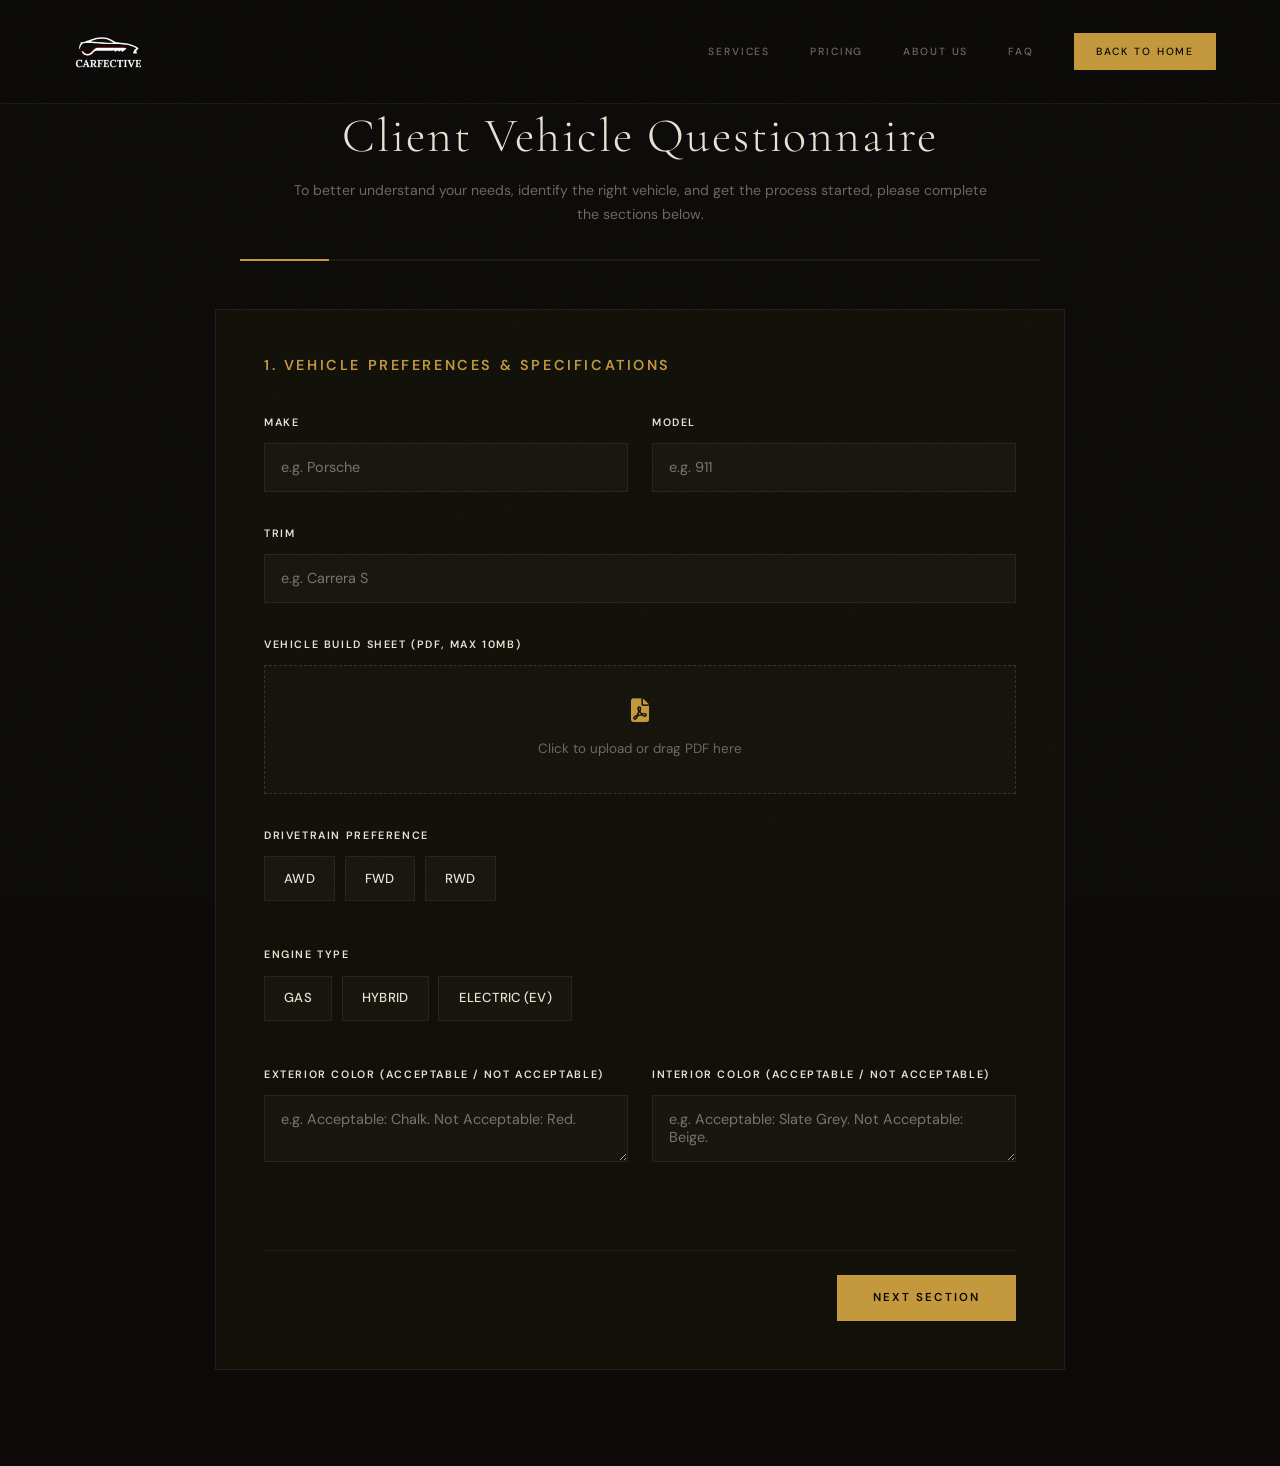
==== questionnaire.html @ 5b594c35 "Add files via upload" ====
<!DOCTYPE html>
<html lang="en">

<head>
    <meta charset="UTF-8">
    <meta name="viewport" content="width=device-width, initial-scale=1.0, viewport-fit=cover">
    <meta name="theme-color" content="#050505">
    <link rel="icon" type="image/png" href="brand_assets/cropped-carfective-logo-smaller.png" sizes="64x64">
    <link rel="apple-touch-icon" href="brand_assets/cropped-carfective-logo-smaller.png">
    <title>Questionnaire | CARFECTIVE</title>
    <!-- Fonts -->
    <link rel="preconnect" href="https://fonts.googleapis.com">
    <link rel="preconnect" href="https://fonts.gstatic.com" crossorigin>
    <link
        href="https://fonts.googleapis.com/css2?family=Cormorant+Garamond:ital,wght@0,300;0,400;0,600;1,300;1,400&family=DM+Sans:ital,opsz,wght@0,9..40,300;0,9..40,400;0,9..40,500;0,9..40,600;1,9..40,300&display=swap"
        rel="stylesheet">
    <!-- Styles -->
    <link rel="stylesheet" href="css/style.css">
    <link rel="stylesheet" href="css/questionnaire.css">
    <!-- Icons -->
    <link rel="stylesheet" href="https://cdnjs.cloudflare.com/ajax/libs/font-awesome/6.0.0/css/all.min.css">
    <!-- Google reCAPTCHA -->
    <script src="https://www.google.com/recaptcha/api.js" async defer></script>
</head>

<body>

    <nav>
        <div class="container nav-container">
            <a href="index.html" class="logo">
                <img src="cropped-carfective-logo-smaller.png" alt="CARFECTIVE" style="height: 68px; width: auto;">
            </a>
            <div class="nav-links">
                <a href="index.html#services">Services</a>
                <a href="index.html#pricing">Pricing</a>
                <a href="index.html#about">About Us</a>
                <a href="index.html#faq">FAQ</a>
                <a href="index.html" class="btn btn-gold nav-btn">Back to Home</a>
            </div>

            <div class="mobile-menu-btn">
                <i class="fas fa-bars"></i>
            </div>
        </div>
    </nav>

    <main class="questionnaire-page">
        <div class="container">
            <header class="q-header">
                <h1>Client Vehicle Questionnaire</h1>
                <p>To better understand your needs, identify the right vehicle, and get the process started, please
                    complete the sections below.</p>
                <div class="progress-container">
                    <div class="progress-bar" id="progressBar"></div>
                </div>
            </header>

            <form id="carfectiveForm" class="glass-form">

                <!-- Section 1: Vehicle Preferences -->
                <section class="form-step active" id="step1">
                    <h2 class="section-title">1. Vehicle Preferences & Specifications</h2>

                    <div class="form-row">
                        <div class="form-group">
                            <label for="make">Make</label>
                            <input type="text" id="make" name="make" placeholder="e.g. Porsche" required>
                        </div>
                        <div class="form-group">
                            <label for="model">Model</label>
                            <input type="text" id="model" name="model" placeholder="e.g. 911" required>
                        </div>
                    </div>
                    <div class="form-group">
                        <label for="trim">Trim</label>
                        <input type="text" id="trim" name="trim" placeholder="e.g. Carrera S" required>
                    </div>

                    <div class="form-group">
                        <label for="build_sheet_pdf">Vehicle build sheet (PDF, Max 10MB)</label>
                        <div class="file-upload-wrapper">
                            <input type="file" id="build_sheet_pdf" name="build_sheet_pdf" accept="application/pdf">
                            <div class="file-dummy">
                                <i class="fas fa-file-pdf"></i>
                                <span class="file-label">Click to upload or drag PDF here</span>
                            </div>
                        </div>
                    </div>

                    <div class="form-group">
                        <label>Drivetrain preference</label>
                        <div class="radio-chip-group">
                            <label class="radio-chip"><input type="checkbox" name="drivetrain" value="AWD">
                                <span>AWD</span></label>
                            <label class="radio-chip"><input type="checkbox" name="drivetrain" value="FWD">
                                <span>FWD</span></label>
                            <label class="radio-chip"><input type="checkbox" name="drivetrain" value="RWD">
                                <span>RWD</span></label>
                        </div>
                    </div>

                    <div class="form-group">
                        <label>Engine Type</label>
                        <div class="radio-chip-group">
                            <label class="radio-chip"><input type="checkbox" name="engine_type" value="Gas">
                                <span>Gas</span></label>
                            <label class="radio-chip"><input type="checkbox" name="engine_type" value="Hybrid">
                                <span>Hybrid</span></label>
                            <label class="radio-chip"><input type="checkbox" name="engine_type" value="Electric (EV)">
                                <span>Electric (EV)</span></label>
                        </div>
                    </div>

                    <div class="form-row">
                        <div class="form-group">
                            <label for="ext_color">Exterior Color (Acceptable / Not Acceptable)</label>
                            <textarea id="ext_color" name="ext_color"
                                placeholder="e.g. Acceptable: Chalk. Not Acceptable: Red." rows="2"></textarea>
                        </div>
                        <div class="form-group">
                            <label for="int_color">Interior Color (Acceptable / Not Acceptable)</label>
                            <textarea id="int_color" name="int_color"
                                placeholder="e.g. Acceptable: Slate Grey. Not Acceptable: Beige." rows="2"></textarea>
                        </div>
                    </div>

                    <div class="form-nav">
                        <button type="button" class="btn btn-gold next-btn">Next Section</button>
                    </div>
                </section>

                <!-- Section 2: Availability & Flexibility -->
                <section class="form-step" id="step2">
                    <h2 class="section-title">2. Availability & Flexibility</h2>

                    <div class="form-group">
                        <label>Open to vehicles greater than 1 hour away?</label>
                        <div class="radio-group">
                            <label><input type="radio" name="out_of_state" value="Yes" required> Yes</label>
                            <label><input type="radio" name="out_of_state" value="No"> No</label>
                        </div>
                    </div>

                    <div class="form-group conditional" data-show-if="out_of_state" data-value="Yes">
                        <label>Select preferred distance:</label>
                        <div class="radio-group" style="flex-direction: column; align-items: flex-start; gap: 0.5rem;">
                            <label><input type="radio" name="max_distance" value="Any state up to 4 hours drive"
                                    required> Any state up to 4 hours drive</label>
                            <label><input type="radio" name="max_distance"
                                    value="Any state no limit (may require shipping)"> Any state no limit (may require
                                shipping)</label>
                        </div>
                    </div>

                    <div class="form-nav">
                        <button type="button" class="btn btn-outline prev-btn">Previous</button>
                        <button type="button" class="btn btn-gold next-btn">Next Section</button>
                    </div>
                </section>

                <!-- Section 3: Pricing & Market Activity -->
                <section class="form-step" id="step3">
                    <h2 class="section-title">3. Pricing & Market Activity</h2>

                    <div class="form-group">
                        <label>Have you received any quotes?</label>
                        <div class="radio-group">
                            <label><input type="radio" name="quotes_received" value="Yes" required> Yes</label>
                            <label><input type="radio" name="quotes_received" value="No"> No</label>
                        </div>
                    </div>

                    <div class="form-group conditional" data-show-if="quotes_received" data-value="Yes">
                        <label for="quote_details">If yes, please share details (down payment, due at signing, months,
                            payment, mileage)</label>
                        <textarea id="quote_details" name="quote_details"
                            placeholder="Briefly describe the quotes..."></textarea>

                        <label for="quote_file" style="margin-top: 1rem; display: block;">Upload a copy of your vehicle
                            quote (Optional)</label>
                        <div class="file-upload-wrapper" style="margin-top: 0.5rem;">
                            <input type="file" id="quote_file" name="quote_file" accept=".pdf,.png,.jpg,.jpeg">
                            <div class="file-dummy">
                                <i class="fas fa-file-upload"></i>
                                <span class="file-label">Click to upload quote</span>
                            </div>
                        </div>
                    </div>

                    <div class="form-group">
                        <label>Has a deposit been placed with a dealer?</label>
                        <div class="radio-group">
                            <label><input type="radio" name="deposit_placed" value="Yes" required> Yes</label>
                            <label><input type="radio" name="deposit_placed" value="No"> No</label>
                        </div>
                    </div>

                    <div class="form-group conditional" data-show-if="deposit_placed" data-value="Yes">
                        <label for="deposit_dealer_name">Dealership Name</label>
                        <input type="text" id="deposit_dealer_name" name="deposit_dealer_name"
                            placeholder="Enter dealership name">
                    </div>

                    <div class="form-group">
                        <label>Have you test-driven the vehicle?</label>
                        <div class="radio-group">
                            <label><input type="radio" name="test_driven" value="Yes" required> Yes</label>
                            <label><input type="radio" name="test_driven" value="No"> No</label>
                        </div>
                    </div>

                    <div class="form-group conditional" data-show-if="test_driven" data-value="Yes">
                        <label for="test_driven_dealer_name">Dealership Name(s)</label>
                        <input type="text" id="test_driven_dealer_name" name="test_driven_dealer_name"
                            placeholder="Enter dealership name(s)">
                    </div>

                    <div class="form-nav">
                        <button type="button" class="btn btn-outline prev-btn">Previous</button>
                        <button type="button" class="btn btn-gold next-btn">Next Section</button>
                    </div>
                </section>

                <!-- Section 4: Purchase Timeline & Priorities -->
                <section class="form-step" id="step4">
                    <h2 class="section-title">4. Purchase Timeline & Priorities</h2>

                    <div class="form-group">
                        <label for="purchase_timeline">What is your purchase timeline?</label>
                        <div class="custom-select-wrapper">
                            <select id="purchase_timeline" name="purchase_timeline" required>
                                <option value="" disabled selected>Select timeline...</option>
                                <option value="1-7 Days">1-7 Days</option>
                                <option value="8 days to 2 weeks">8 days to 2 weeks</option>
                                <option value="1 Month">Within 1 month</option>
                                <option value="3 Months">Within 3 months</option>
                                <option value="Researching">Just Researching</option>
                            </select>
                            <i class="fas fa-chevron-down"></i>
                        </div>
                    </div>

                    <div class="form-group">
                        <label>Please rank following in order of importance (Drag to reorder):</label>
                        <ul class="sortable-list" id="priorityList">
                            <li class="sort-item" data-id="timeline">
                                <i class="fas fa-grip-vertical"></i>
                                <span>Vehicle timeline</span>
                                <input type="hidden" name="rank_timeline" class="rank-input">
                            </li>
                            <li class="sort-item" data-id="build">
                                <i class="fas fa-grip-vertical"></i>
                                <span>Exact build</span>
                                <input type="hidden" name="rank_build" class="rank-input">
                            </li>
                            <li class="sort-item" data-id="price">
                                <i class="fas fa-grip-vertical"></i>
                                <span>Price</span>
                                <input type="hidden" name="rank_price" class="rank-input">
                            </li>
                            <li class="sort-item" data-id="other">
                                <i class="fas fa-grip-vertical"></i>
                                <div class="other-rank-wrap">
                                    <input type="text" name="rank_other_text" placeholder="Other (Specify)..."
                                        class="other-input">
                                </div>
                                <input type="hidden" name="rank_other" class="rank-input">
                            </li>
                        </ul>
                    </div>

                    <div class="form-nav">
                        <button type="button" class="btn btn-outline prev-btn">Previous</button>
                        <button type="button" class="btn btn-gold next-btn">Next Section</button>
                    </div>
                </section>

                <!-- Section 5: Purchase or Lease Details -->
                <section class="form-step" id="step5">
                    <h2 class="section-title">5. Leasing or Purchasing?</h2>

                    <div class="form-group">
                        <label>Which are you considering?</label>
                        <div class="radio-chip-group" id="financeToggle">
                            <label class="radio-chip"><input type="radio" name="finance_type" value="Purchasing"
                                    required> <span>Purchasing</span></label>
                            <label class="radio-chip"><input type="radio" name="finance_type" value="Leasing">
                                <span>Leasing</span></label>
                            <label class="radio-chip"><input type="radio" name="finance_type"
                                    value="Unsure / Help me Decide">
                                <span>Unsure / Help me Decide</span></label>
                        </div>
                    </div>

                    <!-- B. If Purchasing -->
                    <div class="form-subset conditional-finance" id="purchasingFields" style="display: none;">
                        <h3>If Purchasing</h3>
                        <div class="form-group">
                            <label for="purchase_target_price">What price are you ready to purchase the vehicle before
                                taxes, title, and fees?</label>
                            <input type="text" id="purchase_target_price" name="purchase_target_price"
                                placeholder="e.g. $85,000">
                        </div>
                        <div class="form-group">
                            <label for="down_payment">How much down payment will you be placing?</label>
                            <input type="text" id="down_payment" name="down_payment" placeholder="e.g. $20,000">
                        </div>
                        <div class="form-group">
                            <label>Financing through:</label>
                            <div class="radio-group">
                                <label><input type="radio" name="financing_source" value="Manufacturer">
                                    Manufacturer</label>
                                <label><input type="radio" name="financing_source" value="Outside Lender"> Outside
                                    lender</label>
                            </div>
                        </div>
                        <div class="form-group">
                            <label>Do you require buy down to 0% interest?</label>
                            <div class="radio-group">
                                <label><input type="radio" name="zero_interest" value="Yes"> Yes</label>
                                <label><input type="radio" name="zero_interest" value="No"> No</label>
                            </div>
                        </div>
                    </div>

                    <!-- C. If Leasing -->
                    <div class="form-subset conditional-finance" id="leasingFields" style="display: none;">
                        <h3>If Leasing</h3>
                        <div class="form-group">
                            <label for="target_monthly">Maximum monthly payment</label>
                            <input type="text" id="target_monthly" name="target_monthly" placeholder="e.g. $1,500">
                        </div>
                        <div class="form-group">
                            <label>Miles per year:</label>
                            <div class="radio-chip-group">
                                <label class="radio-chip"><input type="radio" name="miles_per_year" value="7500">
                                    <span>7,500</span></label>
                                <label class="radio-chip"><input type="radio" name="miles_per_year" value="10000">
                                    <span>10,000</span></label>
                                <label class="radio-chip"><input type="radio" name="miles_per_year" value="12000">
                                    <span>12,000</span></label>
                                <label class="radio-chip"><input type="radio" name="miles_per_year" value="15000">
                                    <span>15,000</span></label>
                            </div>
                        </div>
                        <div class="form-group">
                            <label>Lease term length (months):</label>
                            <div class="radio-chip-group">
                                <label class="radio-chip"><input type="radio" name="lease_term" value="24">
                                    <span>24</span></label>
                                <label class="radio-chip"><input type="radio" name="lease_term" value="36">
                                    <span>36</span></label>
                                <label class="radio-chip"><input type="radio" name="lease_term" value="39">
                                    <span>39</span></label>
                                <label class="radio-chip"><input type="radio" name="lease_term" value="48">
                                    <span>48</span></label>
                            </div>
                        </div>
                        <div class="form-group">
                            <label>Open to using Multiple Security Deposits (MSDs)?</label>
                            <div class="radio-group">
                                <label><input type="radio" name="open_to_msd" value="Yes"> Yes</label>
                                <label><input type="radio" name="open_to_msd" value="No"> No</label>
                            </div>
                        </div>
                    </div>

                    <div class="form-nav">
                        <button type="button" class="btn btn-outline prev-btn">Previous</button>
                        <button type="button" class="btn btn-gold next-btn">Next Section</button>
                    </div>
                </section>

                <!-- Section 6: Financial Information -->
                <section class="form-step" id="step6">
                    <h2 class="section-title">6. Financial Information</h2>

                    <div class="form-group">
                        <label for="credit_score">Estimated Credit score:</label>
                        <input type="text" id="credit_score" name="credit_score" placeholder="e.g. 750" required>
                    </div>

                    <div class="form-nav">
                        <button type="button" class="btn btn-outline prev-btn">Previous</button>
                        <button type="button" class="btn btn-gold next-btn">Next Section</button>
                    </div>
                </section>

                <!-- Section 7: Trade-In Information -->
                <section class="form-step" id="step7">
                    <h2 class="section-title">7. Trade-In Information</h2>

                    <div class="form-group">
                        <label>Any trade-ins?</label>
                        <div class="radio-group">
                            <label><input type="radio" name="trade_in" value="Yes" required> Yes</label>
                            <label><input type="radio" name="trade_in" value="No"> No</label>
                        </div>
                    </div>

                    <div class="form-group conditional" data-show-if="trade_in" data-value="Yes">
                        <label for="trade_details">Please share details (Make, Model, Year, Miles, Condition)</label>
                        <textarea id="trade_details" name="trade_details"
                            placeholder="e.g. 2021 BMW M4, 15k miles..."></textarea>

                        <label for="trade_upload" style="margin-top: 1rem; display: block;">Upload trade-in quotes
                            (Carvana, other dealerships, etc.) (Optional)</label>
                        <div class="file-upload-wrapper" style="margin-top: 0.5rem;">
                            <input type="file" id="trade_upload" name="trade_upload" accept=".pdf,.png,.jpg,.jpeg"
                                multiple>
                            <div class="file-dummy">
                                <i class="fas fa-file-upload"></i>
                                <span class="file-label">Click to upload quotes</span>
                            </div>
                        </div>
                    </div>

                    <div class="form-nav">
                        <button type="button" class="btn btn-outline prev-btn">Previous</button>
                        <button type="button" class="btn btn-gold next-btn">Next Section</button>
                    </div>
                </section>

                <!-- Section 8: Household & Registration Information -->
                <section class="form-step" id="step8">
                    <h2 class="section-title">8. Household & Registration Information</h2>

                    <div class="form-group">
                        <label>Will the purchase be under:</label>
                        <div class="radio-group">
                            <label><input type="radio" name="purchase_entity" value="Personal" required>
                                Personal</label>
                            <label><input type="radio" name="purchase_entity" value="Business"> Business</label>
                        </div>
                    </div>

                    <div class="form-group">
                        <label>Will there be a cosigner?</label>
                        <div class="radio-group">
                            <label><input type="radio" name="has_cosigner" value="Yes" required> Yes</label>
                            <label><input type="radio" name="has_cosigner" value="No"> No</label>
                        </div>
                    </div>

                    <div class="form-group">
                        <label for="registration_address">Registration address and county</label>
                        <textarea id="registration_address" name="registration_address"
                            placeholder="Full address and county" rows="2" required></textarea>
                    </div>

                    <div class="form-row">
                        <div class="form-group">
                            <label for="contact_name">Primary Name / Business Name</label>
                            <input type="text" id="contact_name" name="contact_name"
                                placeholder="John Doe or Acme Corp." required>
                        </div>
                        <div class="form-group conditional" data-show-if="has_cosigner" data-value="Yes">
                            <label for="cosigner_name">Cosigner / Guarantor Name</label>
                            <input type="text" id="cosigner_name" name="cosigner_name" placeholder="Jane Doe">
                        </div>
                    </div>

                    <div class="form-group">
                        <label for="contact_phone">Phone Number</label>
                        <input type="tel" id="contact_phone" name="contact_phone" placeholder="+1 (555) 000-0000"
                            required>
                    </div>

                    <div class="form-group">
                        <label for="contact_email">Email Address</label>
                        <input type="email" id="contact_email" name="contact_email" placeholder="email@example.com"
                            required>
                    </div>



                    <div class="form-nav">
                        <button type="button" class="btn btn-outline prev-btn">Previous</button>
                        <button type="button" class="btn btn-gold next-btn">Next Section</button>
                    </div>
                </section>

                <!-- Section 9: Packages & Services Selection -->
                <section class="form-step" id="step9">
                    <h2 class="section-title">9. Package & Services Selection</h2>
                    <p style="color: var(--text-secondary); margin-bottom: 1.5rem; font-size: 0.95rem;">Please select the package that best fits your needs. Hover over each option to view details.</p>

                    <div class="form-group">
                        <div class="package-selection">
                            <label class="package-card" title="• Vehicle MSRP below $60K&#10;• 2 vehicle quotes&#10;• Source, negotiate your selected car&#10;• Designated consultant&#10;• Coordinate vehicle pickup at dealership&#10;• Vehicle search based on your preferences">
                                <input type="radio" name="selected_package" value="Silver" required>
                                <div class="package-content">
                                    <h3>Silver</h3>
                                    <div class="price">$750</div>
                                </div>
                            </label>
                            
                            <label class="package-card featured" title="Everything from Silver plus:&#10;• Vehicle MSRP $60K to $120K&#10;• 3 vehicle quotes&#10;• Pick up car at dealership on your own&#10;• Test drives can be arranged">
                                <input type="radio" name="selected_package" value="Gold">
                                <div class="package-content">
                                    <h3>Gold</h3>
                                    <div class="price">$1,250</div>
                                </div>
                            </label>
                            
                            <label class="package-card" title="Everything from Gold plus:&#10;• Any vehicle MSRP & vehicles above $120k&#10;• White glove concierge service&#10;• 4 vehicle quotes&#10;• Complete end-to-end support with stress-free and hands-off experience&#10;• Source, negotiate, and deliver your car&#10;• Coordination of test drives&#10;• Guidance on selecting a make/model/trim&#10;• Trade-in evaluation and support&#10;• Lease return assistance&#10;• Consultant meets you at car signing">
                                <input type="radio" name="selected_package" value="Platinum">
                                <div class="package-content">
                                    <h3>Platinum</h3>
                                    <div class="price">$2,500</div>
                                </div>
                            </label>
                        </div>
                    </div>

                    <div class="form-group">
                        <label>Select Additional Services (+$400 each)</label>
                        <div class="radio-chip-group" style="flex-wrap: wrap;">
                            <label class="radio-chip"><input type="checkbox" name="additional_services"
                                    value="Expedited & Urgent Requests"> <span>Expedited & Urgent
                                    Requests </span></label>
                            <label class="radio-chip"><input type="checkbox" name="additional_services"
                                    value="Financing/Refinancing"> <span>Financing, Refinancing, or Rate
                                    Buy-Down </span></label>
                            <label class="radio-chip"><input type="checkbox" name="additional_services"
                                    value="Vehicle Transport"> <span>Vehicle Transport Coordination </span></label>
                            <label class="radio-chip"><input type="checkbox" name="additional_services"
                                    value="Unicorn Deals"> <span>Unicorn Deals </span></label>
                            <label class="radio-chip"><input type="checkbox" name="additional_services"
                                    value="Vehicle Sale/Trade In"> <span>Vehicle Sale / Trade In </span></label>
                            <label class="radio-chip"><input type="checkbox" name="additional_services"
                                    value="On-Site Presence"> <span>On-Site Dealership Presence </span></label>
                        </div>
                    </div>

                    <div class="form-group">
                        <label>Other Services (Individual Selection)</label>
                        <div class="radio-group" style="flex-direction: column; align-items: flex-start; gap: 1rem;">
                            <label><input type="checkbox" name="option_consultation" value="1 Hour Consultation"> 1 hour
                                consultation (+$300)</label>

                            <div style="width: 100%;">
                                <label><input type="checkbox" name="option_pricing" value="Yes"
                                        class="pricing-checkbox"> Pricing / Quotes (+$100)</label>
                                <div class="conditional" data-show-if="option_pricing" data-value="Yes"
                                    style="margin-top: 0.5rem; padding-left: 2rem;">
                                    <textarea name="pricing_details"
                                        placeholder="Share details of what you are seeking for pricing or quotes..."
                                        rows="2"
                                        style="width: 100%; border: 1px solid var(--border-light); background: rgba(0,0,0,0.5); padding: 0.8rem; color: #fff;"></textarea>
                                </div>
                            </div>

                            <div style="width: 100%;">
                                <label><input type="checkbox" name="option_history" value="Yes"> Vehicle History
                                    report (+$10)</label>
                                <div class="conditional" data-show-if="option_history" data-value="Yes"
                                    style="margin-top: 0.5rem; padding-left: 2rem;">
                                    <input type="text" name="history_vin_details"
                                        placeholder="Enter VIN, Make, Model, Year..."
                                        style="width: 100%; border: 1px solid var(--border-light); background: rgba(0,0,0,0.5); padding: 0.8rem; color: #fff;">
                                </div>
                            </div>

                            <div style="width: 100%;">
                                <label><input type="checkbox" name="option_whatsapp" value="Yes"> Join WhatsApp Deal Group (+$100/yr)</label>
                            </div>
                        </div>
                    </div>

                    <!-- reCAPTCHA Widget -->
                    <div class="form-group" style="margin: 2rem 0;">
                        <div class="g-recaptcha" data-sitekey="6LdWNY4sAAAAAN4tVQxve91BHcPN1YZtV93A7kdg"
                            data-theme="dark"></div>
                    </div>

                    <div class="form-nav">
                        <button type="button" class="btn btn-outline prev-btn">Previous</button>
                        <button type="submit" class="btn btn-gold" id="submitBtn">Submit Questionnaire</button>
                    </div>
                </section>

                <!-- Success/Error States -->
                <div id="successMessage" class="success-message" style="display: none;">
                    <i class="fas fa-check-circle"></i>
                    <h2>Thank You!</h2>
                    <p>Your questionnaire has been submitted successfully. Please check your email for next steps.</p>

                    <a href="index.html" class="btn btn-gold">Return to Home</a>
                </div>

                <div id="errorMessage" class="error-message" style="display: none;">
                    <i class="fas fa-exclamation-triangle"></i>
                    <h2>Submission Failed</h2>
                    <p>There was an error. Please try again.</p>
                    <button type="button" class="btn btn-outline" onclick="location.reload()">Try Again</button>
                </div>

            </form>
        </div>
    </main>

    <script src="js/main.js"></script>
    <script src="js/questionnaire.js"></script>
</body>

</html>
---- css/style.css ----
/*
   CARFECTIVE | Editorial Minimal — v3
   ─────────────────────────────────────
   Palette  : Warm Dark (#0C0B09) / Cream (#E8E2D4) / Amber (#C4983C)
   Display  : Cormorant Garamond 300 / 400 / 600
   Body     : DM Sans 300 / 400 / 500 / 600
*/

:root {
    --bg-dark:          #0C0B09;
    --bg-card:          #111009;
    --bg-card-hover:    #181612;
    --text-primary:     #E8E2D4;
    --text-secondary:   #6E6860;
    --text-accent:      #C4983C;
    --border-light:     rgba(232, 226, 212, 0.07);
    --border-accent:    rgba(196, 152, 60, 0.25);
    --container-width:  1280px;
    --font-serif:       'Cormorant Garamond', Georgia, serif;
    --font-sans:        'DM Sans', system-ui, sans-serif;

    --line:             rgba(232, 226, 212, 0.07);
    --line-2:           rgba(232, 226, 212, 0.13);
    --line-accent:      rgba(196, 152, 60, 0.25);
    --pad-x:            clamp(1.5rem, 5vw, 4rem);
    --pad-v:            clamp(2.5rem, 4.5vw, 3.5rem);
}

*, *::before, *::after { margin: 0; padding: 0; box-sizing: border-box; }

html {
    scroll-behavior: smooth;
    font-size: 16px;
    scroll-padding-top: 80px;
}

body {
    background: var(--bg-dark);
    color: var(--text-primary);
    font-family: var(--font-sans);
    line-height: 1.7;
    overflow-x: hidden;
    -webkit-font-smoothing: antialiased;
    -moz-osx-font-smoothing: grayscale;
}

/* Subtle grain texture for depth */
body::before {
    content: '';
    position: fixed;
    inset: 0;
    background-image: url("data:image/svg+xml,%3Csvg viewBox='0 0 512 512' xmlns='http://www.w3.org/2000/svg'%3E%3Cfilter id='n'%3E%3CfeTurbulence type='fractalNoise' baseFrequency='0.75' numOctaves='4' stitchTiles='stitch'/%3E%3C/filter%3E%3Crect width='100%25' height='100%25' filter='url(%23n)'/%3E%3C/svg%3E");
    opacity: 0.022;
    pointer-events: none;
    z-index: 9998;
}

h1, h2, h3, h4, h5, h6 {
    font-family: var(--font-serif);
    font-weight: 300;
    line-height: 1.1;
    margin-bottom: 1rem;
}

h1 { font-size: clamp(2.5rem, 8vw, 5.5rem); }
h2 { font-size: clamp(1.6rem, 4vw, 3.2rem); letter-spacing: -0.01em; }
h3 { font-size: clamp(1.1rem, 2.5vw, 1.9rem); }

a { text-decoration: none; color: inherit; transition: color 0.25s ease; }
ul { list-style: none; }
img { max-width: 100%; display: block; }

/* ── UTILITY ──────────────────────────────────────────── */
.container      { max-width: var(--container-width); margin: 0 auto; padding: 0 var(--pad-x); }
.text-gold      { color: var(--text-accent); }
.text-serif     { font-family: var(--font-serif); }
.text-center    { text-align: center; }
.uppercase      { text-transform: uppercase; }
.tracking-wide  { letter-spacing: 0.1em; }
.tracking-widest{ letter-spacing: 0.2em; }
.no-scrollbar::-webkit-scrollbar { display: none; }
.no-scrollbar   { -ms-overflow-style: none; scrollbar-width: none; }

/* ── LABELS & SECTION TITLES ──────────────────────────── */
.subtitle {
    display: block;
    font-family: var(--font-sans);
    font-size: 0.6rem;
    font-weight: 500;
    text-transform: uppercase;
    letter-spacing: 0.42em;
    color: var(--text-accent);
    opacity: 0.7;
    margin-bottom: 1rem;
}

.section-title {
    font-family: var(--font-serif);
    font-weight: 300;
    font-size: clamp(1.8rem, 4vw, 3.2rem);
    letter-spacing: -0.01em;
    margin-bottom: 1.25rem;
    line-height: 1.05;
}

.section-header { margin-bottom: 2rem; }

/* ── BUTTONS ──────────────────────────────────────────── */
.btn {
    display: inline-flex;
    align-items: center;
    gap: 0.6rem;
    padding: 0.85rem 2rem;
    border: 1px solid rgba(232, 226, 212, 0.22);
    color: var(--text-primary);
    font-family: var(--font-sans);
    font-size: 0.68rem;
    font-weight: 500;
    letter-spacing: 0.22em;
    text-transform: uppercase;
    position: relative;
    overflow: hidden;
    z-index: 1;
    transition: color 0.35s ease, border-color 0.35s ease;
    white-space: nowrap;
    cursor: pointer;
}

.btn::before {
    content: '';
    position: absolute;
    inset: 0;
    background: var(--text-primary);
    transform: scaleX(0);
    transform-origin: left;
    z-index: -1;
    transition: transform 0.35s cubic-bezier(0.4, 0, 0.2, 1);
}

.btn:hover { color: var(--bg-dark); border-color: var(--text-primary); }
.btn:hover::before { transform: scaleX(1); }

.btn-gold {
    background: var(--text-accent) !important;
    color: #090805 !important;
    border-color: var(--text-accent) !important;
    font-weight: 600;
}
.btn-gold::before { background: var(--text-primary); }
.btn-gold:hover { color: var(--bg-dark) !important; border-color: var(--text-primary) !important; }

/* ── CLEAN CARD ───────────────────────────────────────── */
.glass-card {
    background: var(--bg-card);
    border: 1px solid var(--line);
    padding: 2rem;
    transition: border-color 0.3s ease;
    backdrop-filter: none;
    -webkit-backdrop-filter: none;
}

.glass-card:hover {
    transform: none;
    background: var(--bg-card);
    border-color: var(--line-2);
}

/* ── NAVIGATION ───────────────────────────────────────── */
nav {
    position: fixed;
    top: 0; left: 0;
    width: 100%;
    z-index: 1000;
    padding: 1.1rem 0;
    transition: background 0.4s ease, padding 0.4s ease, border-color 0.4s ease;
    border-bottom: 1px solid transparent;
}

nav.scrolled {
    background: rgba(12, 11, 9, 0.98);
    border-bottom-color: var(--line);
    padding: 0.75rem 0;
}

.nav-container {
    display: flex;
    justify-content: space-between;
    align-items: center;
    gap: 1rem;
}

.logo img { height: 50px; width: auto; }

.nav-links {
    display: flex;
    align-items: center;
    gap: 2.5rem;
}

.nav-links a {
    font-family: var(--font-sans);
    font-size: 0.65rem;
    font-weight: 500;
    text-transform: uppercase;
    letter-spacing: 0.18em;
    color: var(--text-secondary);
    transition: color 0.25s ease;
    white-space: nowrap;
}

.nav-links a:hover { color: var(--text-primary); }

.nav-btn {
    padding: 0.55rem 1.3rem !important;
    font-size: 0.65rem !important;
    text-align: center !important;
    display: inline-flex !important;
    flex-shrink: 0;
}

.mobile-menu-btn {
    display: none;
    color: var(--text-primary);
    font-size: 1.1rem;
    cursor: pointer;
    padding: 0.5rem;
    background: none;
    border: none;
    flex-shrink: 0;
    z-index: 1001;
    position: relative;
}

/* ── HERO ─────────────────────────────────────────────── */
.hero {
    height: 100svh;
    min-height: 560px;
    display: flex;
    align-items: flex-end;
    justify-content: flex-start;
    position: relative;
    overflow: hidden;
    padding: 0 var(--pad-x) clamp(3.5rem, 7vh, 6rem);
}

.hero-bg {
    position: absolute;
    top: -10%; left: 0;
    width: 100%;
    height: 130%;
    background-image: url('https://images.unsplash.com/photo-1542282088-fe8426682b8f?q=80&w=2574&auto=format&fit=crop');
    background-size: cover;
    background-position: center 40%;
    z-index: 0;
    filter: brightness(0.22) saturate(0.65);
    will-change: transform;
}

.hero::after {
    content: '';
    position: absolute;
    bottom: 0; left: 0;
    width: 100%; height: 70%;
    background: linear-gradient(to top, var(--bg-dark) 20%, transparent 100%);
    z-index: 1;
    pointer-events: none;
}

.hero-content {
    position: relative;
    z-index: 2;
    max-width: 840px;
    opacity: 0;
    transform: translateY(30px);
    animation: fadeUp 1s cubic-bezier(0.2, 0.8, 0.2, 1) forwards 0.4s;
}

.hero h1 {
    font-size: clamp(3.5rem, 10vw, 8.5rem);
    font-weight: 300;
    letter-spacing: 0.06em;
    margin-bottom: 1rem;
    line-height: 0.95;
    color: var(--text-primary);
}

.hero p {
    font-style: italic !important;
    color: var(--text-primary) !important;
    font-family: var(--font-serif) !important;
    font-size: clamp(1.1rem, 2.5vw, 1.5rem) !important;
    line-height: 1.4 !important;
    margin-bottom: 0 !important;
    max-width: none !important;
    margin-left: 0 !important;
    margin-right: 0 !important;
    text-transform: none !important;
    letter-spacing: normal !important;
    font-weight: 300 !important;
}

.hero p.hero-sub {
    font-style: normal !important;
    font-family: var(--font-sans) !important;
    font-size: 0.6rem !important;
    text-transform: uppercase !important;
    letter-spacing: 0.42em !important;
    color: var(--text-accent) !important;
    opacity: 0.7;
    font-weight: 500 !important;
    margin-bottom: 0.4rem !important;
}

.hero-content .btn { margin-top: 2rem; }

/* ── PHILOSOPHY BAND ──────────────────────────────────── */
.philosophy-band {
    padding: clamp(2.5rem, 5vw, 4rem) var(--pad-x);
    background: var(--bg-card);
    border-top: 1px solid var(--line);
    border-bottom: 1px solid var(--line);
}

.philosophy-lead {
    font-family: var(--font-serif);
    font-style: italic;
    font-weight: 300;
    font-size: clamp(1.5rem, 3.5vw, 2.4rem);
    color: var(--text-primary);
    line-height: 1.2;
    letter-spacing: 0.01em;
    margin-bottom: 1.75rem;
    max-width: 820px;
}

.philosophy-body {
    font-family: var(--font-sans);
    font-size: clamp(0.85rem, 1.4vw, 0.95rem);
    font-weight: 300;
    line-height: 1.85;
    color: var(--text-secondary);
    max-width: 780px;
    margin: 0;
}

/* ── ABOUT ────────────────────────────────────────────── */
.about-section {
    padding: var(--pad-v) var(--pad-x);
    background: var(--bg-dark) !important;
    border-top: 1px solid var(--line);
}

#about .section-header > div {
    font-family: var(--font-serif);
    font-size: clamp(1.1rem, 2.2vw, 1.6rem) !important;
    font-weight: 300 !important;
    line-height: 1.65 !important;
    color: var(--text-secondary) !important;
}

#about .section-header > div p {
    font-size: inherit !important;
    color: inherit !important;
    font-weight: inherit !important;
    line-height: inherit !important;
    margin-bottom: 0 !important;
}

/* ── SERVICES ─────────────────────────────────────────── */
.services-section {
    padding: 0 var(--pad-x) var(--pad-v);
    background: var(--bg-dark);
}

.services-grid {
    display: grid;
    grid-template-columns: repeat(5, 1fr);
    gap: 0;
    border-top: 1px solid var(--line);
    border-left: 1px solid var(--line);
}

.service-item {
    background: none;
    border: none;
    backdrop-filter: none;
    -webkit-backdrop-filter: none;
    border-right: 1px solid var(--line);
    border-bottom: 1px solid var(--line);
    padding: 2rem 1.5rem;
    display: flex;
    flex-direction: column;
    min-height: 160px;
    transition: background 0.3s ease;
}

.service-item:hover {
    background: rgba(232, 226, 212, 0.02);
    transform: none;
    border-color: var(--line);
    border-right-color: var(--line);
}

.service-item i {
    font-size: 1rem;
    color: var(--text-accent);
    margin-bottom: 1.25rem;
    flex-shrink: 0;
}

.service-item h3 {
    font-family: var(--font-sans);
    font-size: 0.67rem;
    font-weight: 600;
    text-transform: uppercase;
    letter-spacing: 0.12em;
    color: var(--text-primary);
    margin-bottom: 0.6rem;
    flex-shrink: 0;
    line-height: 1.4;
}

.service-item p {
    font-size: 0.8rem;
    color: var(--text-secondary);
    line-height: 1.65;
    flex-grow: 1;
}

/* ── PROCESS ──────────────────────────────────────────── */
.process-section {
    padding: var(--pad-v) var(--pad-x);
    background: var(--bg-card);
    border-top: 1px solid var(--line);
    border-bottom: 1px solid var(--line);
}

.process-section .section-header p {
    font-family: var(--font-serif) !important;
    font-style: italic !important;
    color: var(--text-secondary) !important;
    font-size: clamp(0.95rem, 2vw, 1.15rem) !important;
    max-width: 820px;
    margin: 0 !important;
    line-height: 1.7 !important;
}

.process-steps {
    display: flex;
    flex-direction: column;
    gap: 0;
    max-width: 960px;
    margin: 0 auto;
    padding-left: 0;
    position: static;
}

.process-steps::before { display: none; }

.step {
    display: grid;
    grid-template-columns: 4.5rem 1fr;
    gap: 2rem;
    padding: 1.75rem 0;
    border-top: 1px solid var(--line);
    align-items: start;
    position: static;
    z-index: auto;
    cursor: pointer;
    transition: border-color 0.25s ease;
}

.step:last-child { border-bottom: 1px solid var(--line); }
.step:hover { border-top-color: var(--line-2); }

.step-number {
    font-family: var(--font-sans);
    font-size: 0.6rem;
    font-weight: 500;
    letter-spacing: 0.22em;
    color: var(--text-accent);
    width: auto; height: auto;
    border: none; border-radius: 0;
    background: none; box-shadow: none;
    display: flex;
    justify-content: flex-start;
    align-items: flex-start;
    padding-top: 0.2rem;
    flex-shrink: 0;
    opacity: 0.7;
}

.step-content { padding-top: 0; }

.step h4 {
    font-family: var(--font-sans);
    font-size: 0.83rem;
    font-weight: 500;
    text-transform: uppercase;
    letter-spacing: 0.1em;
    color: var(--text-primary);
    margin-bottom: 0;
    display: flex;
    justify-content: space-between;
    align-items: center;
    cursor: pointer;
    line-height: 1.5;
}

.step p {
    font-size: 0.85rem;
    color: var(--text-secondary);
    max-width: 100%;
    line-height: 1.75;
}

.process-section .glass-card {
    max-width: 820px;
    margin: 2.5rem auto 0 !important;
    text-align: center;
    background: none;
    border: 1px solid var(--line);
    padding: 2.5rem 2rem !important;
}

.process-section .glass-card:hover {
    background: none;
    border-color: var(--line-2);
}

.process-section .glass-card p {
    font-family: var(--font-serif) !important;
    font-size: clamp(1rem, 2.2vw, 1.45rem) !important;
    font-weight: 300 !important;
    font-style: italic !important;
    color: var(--text-primary) !important;
    line-height: 1.65 !important;
    margin-bottom: 0 !important;
}

/* ── BENEFITS ─────────────────────────────────────────── */
.benefits-section {
    padding: var(--pad-v) var(--pad-x);
    background: var(--bg-dark);
}

.benefits-grid {
    display: grid;
    grid-template-columns: repeat(2, 1fr);
    gap: 0;
    margin-top: 0;
    border-top: 1px solid var(--line);
    border-left: 1px solid var(--line);
}

.benefit-item {
    padding: 1.75rem 2.25rem;
    border-right: 1px solid var(--line);
    border-bottom: 1px solid var(--line);
    transition: background 0.3s ease;
}

.benefit-item:hover { background: rgba(232, 226, 212, 0.015); }

.benefit-item h3 {
    font-family: var(--font-sans);
    font-size: 0.65rem;
    font-weight: 600;
    text-transform: uppercase;
    letter-spacing: 0.18em;
    color: var(--text-primary);
    margin-bottom: 0.5rem;
}

.benefit-item p {
    font-size: 0.84rem;
    line-height: 1.72;
    color: var(--text-secondary);
}

/* ── BADGE BAR ────────────────────────────────────────── */
.why-choose-section {
    padding: 1.75rem var(--pad-x);
    border-top: 1px solid var(--line) !important;
    border-bottom: 1px solid var(--line) !important;
    background: var(--bg-card) !important;
}

.why-choose-section h3 {
    font-family: var(--font-sans) !important;
    font-size: 0.6rem !important;
    font-weight: 600 !important;
    text-transform: uppercase !important;
    letter-spacing: 0.28em !important;
    color: var(--text-secondary) !important;
    margin-bottom: 0 !important;
}

.why-choose-section .badge-row span {
    color: var(--text-secondary) !important;
    font-size: 0.62rem !important;
    letter-spacing: 0.18em !important;
    text-transform: uppercase !important;
    white-space: nowrap;
}

/* ── PRICING ──────────────────────────────────────────── */
.pricing-section {
    padding: var(--pad-v) var(--pad-x);
    background: var(--bg-dark);
    border-top: 1px solid var(--line);
}

.pricing-grid {
    display: grid;
    grid-template-columns: repeat(auto-fit, minmax(260px, 1fr));
    gap: 1px;
    background: var(--line);
    border: 1px solid var(--line);
}

.pricing-card {
    background: var(--bg-dark);
    border: none;
    padding: 2.5rem 2rem;
    display: flex;
    flex-direction: column;
    height: 100%;
    position: relative;
    transition: background 0.3s ease;
    backdrop-filter: none;
    -webkit-backdrop-filter: none;
}

.pricing-card:hover { background: rgba(232, 226, 212, 0.015); }

.pricing-card.featured {
    background: rgba(196, 152, 60, 0.03);
}

.pricing-card.featured:hover { background: rgba(196, 152, 60, 0.055); }

.pricing-card h3 {
    font-family: var(--font-sans);
    font-size: 0.6rem;
    font-weight: 600;
    text-transform: uppercase;
    letter-spacing: 0.35em;
    color: var(--text-secondary);
    margin-bottom: 1.25rem;
    line-height: 1;
}

.pricing-card.featured h3 { color: var(--text-accent); }

.price {
    font-family: var(--font-serif);
    font-size: clamp(2.2rem, 4.5vw, 3.2rem);
    font-weight: 300;
    color: var(--text-primary);
    letter-spacing: -0.02em;
    line-height: 1;
    margin-bottom: 2rem;
}

.features-list { margin-bottom: 1.5rem; flex-grow: 1; }

.features-list li {
    margin-bottom: 0.75rem;
    font-size: 0.82rem;
    color: var(--text-secondary);
    display: flex;
    align-items: flex-start;
    gap: 0.75rem;
    line-height: 1.55;
}

.features-list li::before {
    content: '—';
    color: var(--text-accent);
    flex-shrink: 0;
    font-size: 0.7em;
    margin-top: 0.15em;
    opacity: 0.6;
}

/* Additional service cards (not .pricing-card) */
.pricing-section .glass-card:not(.pricing-card) {
    background: var(--bg-card);
    border: 1px solid var(--line);
    padding: 2rem;
}

.pricing-section .glass-card:not(.pricing-card) h3 {
    font-family: var(--font-sans) !important;
    font-size: 0.65rem !important;
    font-weight: 600 !important;
    text-transform: uppercase !important;
    letter-spacing: 0.28em !important;
    color: var(--text-secondary) !important;
    margin-bottom: 1rem !important;
    line-height: 1.4 !important;
}

.pricing-section .glass-card:not(.pricing-card) p {
    font-size: 0.84rem !important;
    color: var(--text-secondary) !important;
}


/* ── FAQ ──────────────────────────────────────────────── */
.faq-section {
    padding: var(--pad-v) var(--pad-x);
    background: var(--bg-dark);
    border-top: 1px solid var(--line);
}

.faq-grid {
    display: grid;
    grid-template-columns: 1fr 1fr;
    gap: 0 4rem;
}

.faq-item {
    border-bottom: 1px solid var(--line);
    padding: 1.2rem 0;
    cursor: pointer;
    transition: border-color 0.25s ease;
}

.faq-column .faq-item:first-child { border-top: 1px solid var(--line); }
.faq-item:hover { border-bottom-color: var(--line-2); }

.faq-question {
    display: flex;
    justify-content: space-between;
    align-items: center;
    font-family: var(--font-sans);
    font-size: 0.83rem;
    font-weight: 500;
    color: var(--text-primary);
    gap: 1.5rem;
    user-select: none;
    line-height: 1.5;
}

.faq-question span { flex: 1; }

.icon-plus {
    font-size: 0.68rem;
    transition: transform 0.3s ease;
    flex-shrink: 0;
    color: var(--text-secondary);
    opacity: 0.4;
}

.faq-item.active .icon-plus {
    transform: rotate(45deg);
    color: var(--text-accent);
    opacity: 1;
}

.faq-answer {
    max-height: 0;
    overflow: hidden;
    transition: max-height 0.4s ease, margin-top 0.4s ease;
    color: var(--text-secondary);
    font-size: 0.83rem;
    line-height: 1.75;
}

.faq-item.active .faq-answer { max-height: 400px; margin-top: 0.85rem; }

/* Additional FAQ toggle */
.additional-faq-wrapper { margin-top: 2rem; }

.additional-faq-wrapper h3 {
    font-family: var(--font-sans) !important;
    font-size: 0.67rem !important;
    font-weight: 600 !important;
    text-transform: uppercase !important;
    letter-spacing: 0.22em !important;
    color: var(--text-secondary) !important;
    margin-bottom: 0 !important;
    cursor: pointer;
    display: inline-flex !important;
    align-items: center;
    gap: 0.5rem;
    transition: color 0.25s ease;
}

.additional-faq-wrapper h3:hover { color: var(--text-primary) !important; }

/* ── FOOTER ───────────────────────────────────────────── */
footer {
    padding: var(--pad-v) var(--pad-x) 2rem;
    border-top: 1px solid var(--line);
    background: var(--bg-dark);
    font-size: 0.9rem;
    color: var(--text-secondary);
}

footer h2 {
    font-family: var(--font-serif) !important;
    font-weight: 300 !important;
    font-size: clamp(1.5rem, 3.5vw, 2.5rem) !important;
    color: var(--text-primary) !important;
    letter-spacing: -0.01em !important;
    text-transform: none !important;
    margin-bottom: 0.5rem !important;
    max-width: 680px;
    line-height: 1.2 !important;
}

footer > .container > p {
    font-size: 0.62rem !important;
    letter-spacing: 0.3em !important;
    color: var(--text-secondary) !important;
    text-transform: uppercase !important;
    margin-bottom: 2rem !important;
    opacity: 0.6;
}

.footer-nav {
    display: flex;
    flex-wrap: wrap;
    justify-content: flex-start;
    gap: 2rem;
    margin-bottom: 2.5rem;
}

.footer-nav a {
    font-size: 0.63rem;
    text-transform: uppercase;
    letter-spacing: 0.15em;
    color: var(--text-secondary);
    transition: color 0.25s;
    opacity: 0.7;
}

.footer-nav a:hover { color: var(--text-primary); opacity: 1; }

.copy {
    opacity: 0.35;
    font-size: 0.6rem;
    letter-spacing: 0.12em;
    text-transform: uppercase;
}

/* ── ANIMATIONS ───────────────────────────────────────── */
@keyframes fadeUp {
    to { opacity: 1; transform: translateY(0); }
}

@keyframes fadeIn {
    from { opacity: 0; transform: translateY(-6px); }
    to   { opacity: 1; transform: translateY(0); }
}

.reveal {
    opacity: 0;
    transform: translateY(16px);
    transition: opacity 0.7s cubic-bezier(0.2, 0.8, 0.2, 1), transform 0.7s cubic-bezier(0.2, 0.8, 0.2, 1);
    will-change: transform, opacity;
}

.reveal.active { opacity: 1; transform: translateY(0); }
.parallax-el   { will-change: transform; }

/* ── PROCESS ACCORDION ────────────────────────────────── */
.process-accordion .step-details   { display: none !important; }
.process-accordion.expanded .step-details { display: block !important; animation: fadeIn 0.35s ease forwards; }
.process-accordion .accordion-icon { display: inline-flex !important; }
.accordion-icon { transition: transform 0.3s ease; font-size: 0.75em; opacity: 0.4; }
.process-accordion.expanded .accordion-icon { transform: rotate(180deg); opacity: 1; color: var(--text-accent); }

#additionalFaq { display: none !important; }
#additionalFaq.expanded { display: grid !important; animation: fadeIn 0.35s ease forwards; }

/* ── MOBILE NAV ───────────────────────────────────────── */
@media (max-width: 900px) {
    .nav-links {
        position: fixed;
        top: 0; left: 0;
        width: 100%; height: 100vh;
        background: rgba(12, 11, 9, 0.99);
        flex-direction: column;
        align-items: center;
        justify-content: center;
        gap: 2.5rem;
        transform: translateX(100%);
        transition: transform 0.4s cubic-bezier(0.77, 0, 0.175, 1);
        z-index: 999;
    }
    .nav-links.open { transform: translateX(0); }
    .nav-links a { font-size: 0.85rem; letter-spacing: 0.2em; color: var(--text-primary); }
    .nav-btn { padding: 1rem 2.5rem !important; font-size: 0.78rem !important; }
    .mobile-menu-btn { display: flex; align-items: center; justify-content: center; }

    .services-grid { grid-template-columns: repeat(2, 1fr); }
}

@media (max-width: 768px) {
    html { font-size: 15px; }

    .services-grid { grid-template-columns: 1fr 1fr; }

    .benefits-grid {
        grid-template-columns: 1fr;
        border-left: none;
    }
    .benefit-item {
        border-left: 1px solid var(--line);
        border-right: 1px solid var(--line);
    }

    .faq-grid { grid-template-columns: 1fr; gap: 0; }
    .faq-column .faq-item:first-child { border-top: none; }

    .step { grid-template-columns: 3.5rem 1fr; gap: 1.25rem; }
    .step-number { font-size: 0.58rem; }

    .pricing-grid { grid-template-columns: 1fr; gap: 1px; }
    .price { font-size: 2.8rem; }

    .section-title { font-size: clamp(1.5rem, 5vw, 2.2rem) !important; }

    footer h2 { font-size: 1.4rem !important; }
}

@media (max-width: 600px) {
    .services-grid {
        grid-template-columns: 1fr;
        border-left: none;
    }
    .service-item { border-left: 1px solid var(--line); }
}

@media (max-width: 480px) {
    .btn { padding: 0.8rem 1.5rem; font-size: 0.65rem; }
    .hero h1 { letter-spacing: 0.03em; }
    footer h2 { font-size: 1.3rem !important; }
}
---- css/questionnaire.css ----
/* Questionnaire Page — matches Editorial Minimal theme */

.questionnaire-page {
    padding-top: 110px;
    padding-bottom: 6rem;
    min-height: 100vh;
}

nav {
    background: rgba(12, 11, 9, 0.97) !important;
    border-bottom: 1px solid var(--line) !important;
    backdrop-filter: none !important;
    -webkit-backdrop-filter: none !important;
}

/* ── Header ───────────────────────────────────────────── */
.q-header {
    text-align: center;
    margin-bottom: 3rem;
    padding: 0 1rem;
}

.q-header h1 {
    font-family: var(--font-serif);
    font-size: clamp(1.8rem, 6vw, 3rem);
    font-weight: 300;
    margin-bottom: 1rem;
    letter-spacing: 0.04em;
    color: var(--text-primary);
}

.q-header p {
    color: var(--text-secondary);
    max-width: 700px;
    margin: 0 auto;
    font-family: var(--font-sans);
    font-size: 0.88rem;
}

/* ── Progress ─────────────────────────────────────────── */
.progress-container {
    width: 100%;
    max-width: 800px;
    height: 2px;
    background: var(--line);
    margin: 2rem auto 0;
    overflow: hidden;
}

.progress-bar {
    height: 100%;
    width: 11.1%;
    background: var(--text-accent);
    transition: width 0.6s cubic-bezier(0.165, 0.84, 0.44, 1);
    box-shadow: none;
}

/* ── Form Card ────────────────────────────────────────── */
.glass-form {
    max-width: 850px;
    margin: 0 auto;
    background: var(--bg-card);
    border: 1px solid var(--line);
    border-radius: 0;
    padding: 3rem;
    position: relative;
    backdrop-filter: none;
    -webkit-backdrop-filter: none;
}

/* ── Section title inside form ────────────────────────── */
.glass-form .section-title {
    font-family: var(--font-sans);
    font-weight: 600;
    font-size: clamp(0.75rem, 3vw, 0.9rem);
    color: var(--text-accent);
    margin-bottom: 2.5rem;
    padding-left: 0;
    letter-spacing: 0.18em;
    text-transform: uppercase;
}

/* ── Form Steps ───────────────────────────────────────── */
.form-step {
    display: none;
    animation: slideIn 0.4s ease forwards;
}

.form-step.active { display: block; }

@keyframes slideIn {
    from { opacity: 0; transform: translateX(12px); }
    to   { opacity: 1; transform: translateX(0); }
}

.form-group { margin-bottom: 2rem; }

.form-row {
    display: grid;
    grid-template-columns: 1fr 1fr;
    gap: 1.5rem;
}

label {
    display: block;
    font-family: var(--font-sans);
    font-size: 0.67rem;
    font-weight: 600;
    margin-bottom: 0.75rem;
    color: var(--text-primary);
    text-transform: uppercase;
    letter-spacing: 0.15em;
}

/* ── Inputs ───────────────────────────────────────────── */
input[type="text"],
input[type="email"],
input[type="url"],
input[type="number"],
input[type="tel"],
textarea {
    width: 100%;
    padding: 0.9rem 1rem;
    background: rgba(232, 226, 212, 0.03);
    border: 1px solid var(--line);
    border-radius: 0;
    color: var(--text-primary);
    font-family: var(--font-sans);
    font-size: 0.9rem;
    transition: border-color 0.25s ease, background 0.25s ease;
    -webkit-appearance: none;
}

input:focus,
textarea:focus {
    border-color: var(--text-accent);
    background: rgba(196, 152, 60, 0.04);
    outline: none;
    box-shadow: none;
}

input.error,
textarea.error { border-color: #c05555; }

/* ── Custom Select ────────────────────────────────────── */
.custom-select-wrapper { position: relative; }

.custom-select-wrapper select {
    appearance: none;
    -webkit-appearance: none;
    width: 100%;
    padding: 0.9rem 1rem;
    background: var(--bg-card);
    border: 1px solid var(--line);
    border-radius: 0;
    color: var(--text-primary);
    font-family: var(--font-sans);
    font-size: 0.9rem;
    cursor: pointer;
    transition: border-color 0.25s ease;
}

.custom-select-wrapper select:focus {
    border-color: var(--text-accent);
    outline: none;
}

.custom-select-wrapper select option { background: #1a1916; color: var(--text-primary); }
.custom-select-wrapper i { position: absolute; right: 1rem; top: 50%; transform: translateY(-50%); pointer-events: none; color: var(--text-accent); font-size: 0.75rem; }

/* ── File Upload ──────────────────────────────────────── */
.file-upload-wrapper { position: relative; cursor: pointer; }
.file-upload-wrapper input[type="file"] { position: absolute; inset: 0; opacity: 0; cursor: pointer; z-index: 2; }

.file-dummy {
    padding: 2rem;
    border: 1px dashed rgba(232, 226, 212, 0.15);
    border-radius: 0;
    text-align: center;
    transition: border-color 0.25s ease, background 0.25s ease;
    background: rgba(232, 226, 212, 0.02);
}

.file-upload-wrapper:hover .file-dummy {
    border-color: var(--text-accent);
    background: rgba(196, 152, 60, 0.03);
}

.file-dummy i { font-size: 1.5rem; color: var(--text-accent); margin-bottom: 0.75rem; display: block; }
.file-label { font-size: 0.84rem; color: var(--text-secondary); }

/* ── Sortable List ────────────────────────────────────── */
.sortable-list { list-style: none; margin-top: 1.5rem; }

.sort-item {
    display: flex;
    align-items: center;
    gap: 1rem;
    padding: 1rem;
    background: rgba(232, 226, 212, 0.03);
    border: 1px solid var(--line);
    border-radius: 0;
    margin-bottom: 0.6rem;
    cursor: grab;
    transition: background 0.2s ease, border-color 0.2s ease;
    touch-action: none;
}

.sort-item:hover { background: rgba(196, 152, 60, 0.04); border-color: var(--line-accent); transform: none; }
.sort-item.dragging { opacity: 0.2; background: var(--text-accent); transform: scale(0.98); border: 1px dashed var(--text-accent); }
.sort-item:active { cursor: grabbing; background: rgba(196, 152, 60, 0.06); border-color: var(--text-accent); }
.sort-item i { color: var(--text-accent); opacity: 0.5; font-size: 0.85rem; }
.sort-item span { font-weight: 500; font-size: 0.9rem; }

.other-rank-wrap { flex-grow: 1; }
.other-input { padding: 0.5rem 0.75rem !important; font-size: 0.88rem !important; border-radius: 0 !important; }

/* ── Radio / Checkbox Chips ───────────────────────────── */
.radio-chip-group { display: flex; gap: 0.6rem; flex-wrap: wrap; }

.radio-chip input, .checkbox-chip input { display: none; }

.radio-chip span, .checkbox-chip span {
    padding: 0.65rem 1.2rem;
    background: rgba(232, 226, 212, 0.03);
    border: 1px solid var(--line);
    border-radius: 0;
    cursor: pointer;
    transition: background 0.2s ease, border-color 0.2s ease, color 0.2s ease;
    font-family: var(--font-sans);
    font-size: 0.82rem;
    font-weight: 500;
    display: inline-block;
    user-select: none;
    -webkit-tap-highlight-color: transparent;
    letter-spacing: 0.02em;
}

.radio-chip span:hover, .checkbox-chip span:hover {
    border-color: var(--line-2);
    background: rgba(232, 226, 212, 0.05);
}

.radio-chip input:checked + span,
.checkbox-chip input:checked + span {
    background: var(--text-accent);
    color: #090805;
    border-color: var(--text-accent);
    box-shadow: none;
}

/* ── Form Subset ──────────────────────────────────────── */
.form-subset {
    margin-top: 2.5rem;
    animation: slideDown 0.35s ease forwards;
}

.form-subset h3 {
    font-family: var(--font-sans);
    font-size: 0.72rem;
    font-weight: 600;
    text-transform: uppercase;
    letter-spacing: 0.15em;
    color: var(--text-secondary);
    margin-bottom: 1.5rem;
    border-bottom: 1px solid var(--line);
    padding-bottom: 0.75rem;
}

@keyframes slideDown {
    from { opacity: 0; transform: translateY(-6px); }
    to   { opacity: 1; transform: translateY(0); }
}

/* ── Nav Buttons ──────────────────────────────────────── */
.form-nav {
    display: flex;
    justify-content: flex-end;
    gap: 1rem;
    margin-top: 3rem;
    padding-top: 1.5rem;
    border-top: 1px solid var(--line);
    flex-wrap: wrap;
}

.btn-gold {
    background: var(--text-accent);
    color: #090805;
    font-family: var(--font-sans);
    font-weight: 600;
    padding: 0.9rem 2.2rem;
    border-radius: 0;
    text-transform: uppercase;
    letter-spacing: 0.18em;
    box-shadow: none;
    border: 1px solid var(--text-accent);
    cursor: pointer;
    transition: background 0.25s ease, border-color 0.25s ease;
    font-size: 0.72rem;
    -webkit-tap-highlight-color: transparent;
}

.btn-gold:hover {
    background: var(--text-primary);
    border-color: var(--text-primary);
    transform: none;
    box-shadow: none;
}

.btn-outline {
    background: transparent;
    color: var(--text-primary);
    border: 1px solid var(--line);
    padding: 0.9rem 2rem;
    border-radius: 0;
    cursor: pointer;
    font-family: var(--font-sans);
    font-weight: 500;
    font-size: 0.72rem;
    text-transform: uppercase;
    letter-spacing: 0.15em;
    transition: border-color 0.25s ease, color 0.25s ease;
    -webkit-tap-highlight-color: transparent;
}

.btn-outline:hover { border-color: var(--line-2); color: var(--text-primary); }

/* ── Package Selection ────────────────────────────────── */
.package-selection {
    display: grid;
    grid-template-columns: repeat(auto-fit, minmax(180px, 1fr));
    gap: 1rem;
}

.package-card { display: block; cursor: pointer; position: relative; height: 100%; }
.package-card input { display: none; }

.package-content {
    background: rgba(232, 226, 212, 0.03);
    border: 1px solid var(--line);
    border-radius: 0;
    padding: 2rem 1.25rem;
    text-align: center;
    transition: border-color 0.25s ease, background 0.25s ease;
    height: 100%;
    display: flex;
    flex-direction: column;
    justify-content: center;
    -webkit-tap-highlight-color: transparent;
}

.package-card.featured .package-content {
    background: rgba(196, 152, 60, 0.04);
    border-color: var(--line-accent);
}

.package-content h3 {
    color: var(--text-primary);
    margin-bottom: 0.5rem;
    font-size: 1.1rem;
    font-family: var(--font-serif);
    font-weight: 300;
}

.package-content .price {
    font-family: var(--font-serif);
    font-size: 1.7rem;
    font-weight: 300;
    color: var(--text-accent);
}

.package-card input:checked + .package-content {
    background: rgba(196, 152, 60, 0.08);
    border-color: var(--text-accent);
    box-shadow: none;
    transform: none;
}

/* ── Success / Error ──────────────────────────────────── */
.success-message, .error-message {
    text-align: center;
    padding: 4rem 2rem;
}

.success-message i { font-size: 2.5rem; color: var(--text-accent); margin-bottom: 1.5rem; display: block; }
.error-message i   { font-size: 2.5rem; color: #c05555; margin-bottom: 1.5rem; display: block; }
.success-message h2, .error-message h2 { margin-bottom: 1rem; }
.success-message p, .error-message p { color: var(--text-secondary); margin-bottom: 2rem; font-size: 0.9rem; }

/* ── Responsive ───────────────────────────────────────── */
@media (max-width: 768px) {
    .questionnaire-page { padding-top: 90px; }
    .glass-form { padding: 2rem 1.5rem; border-radius: 0; }
    .form-row { grid-template-columns: 1fr; gap: 0; }
    .q-header h1 { font-size: 1.8rem; }
    .glass-form .section-title { font-size: 0.72rem; margin-bottom: 2rem; }
    .form-nav { justify-content: stretch; }
    .form-nav button { flex: 1; text-align: center; }
    .package-selection { grid-template-columns: 1fr; }
    .radio-chip-group { gap: 0.4rem; }
    .radio-chip span, .checkbox-chip span { padding: 0.55rem 0.9rem; font-size: 0.78rem; }
    .sort-item { padding: 0.9rem; gap: 0.75rem; }
}

@media (max-width: 480px) {
    .glass-form { padding: 1.5rem 1rem; }
    .btn-gold, .btn-outline { padding: 0.85rem 1.2rem; font-size: 0.68rem; }
}
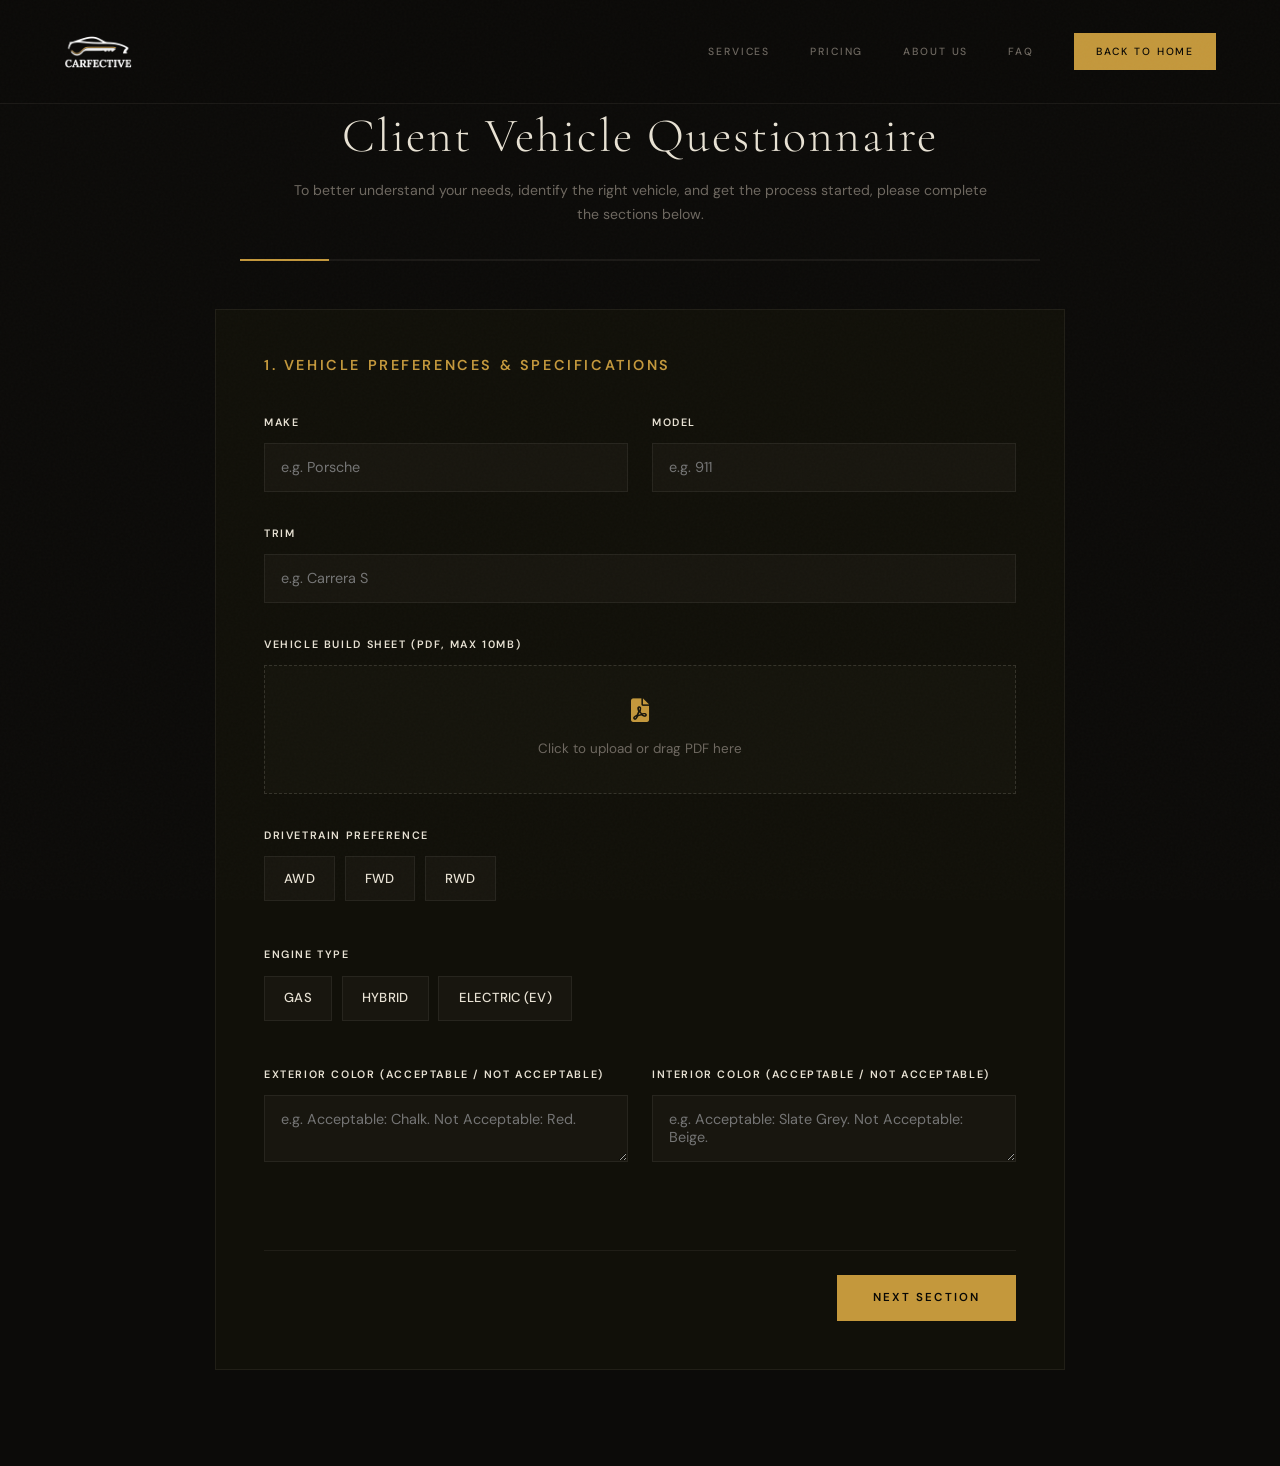
==== commit 3655ba5a: "Add files via upload" ====
--- a/questionnaire.html
+++ b/questionnaire.html
@@ -56,6 +56,13 @@
             </header>
 
             <form id="carfectiveForm" class="glass-form">
+
+                <!-- Submitting Overlay -->
+                <div id="submittingOverlay" style="display:none;">
+                    <div class="submit-spinner"></div>
+                    <p class="submit-label">Uploading your information</p>
+                    <p id="submitStatusText" class="submit-sub">This may take a moment&hellip;</p>
+                </div>
 
                 <!-- Section 1: Vehicle Preferences -->
                 <section class="form-step active" id="step1">
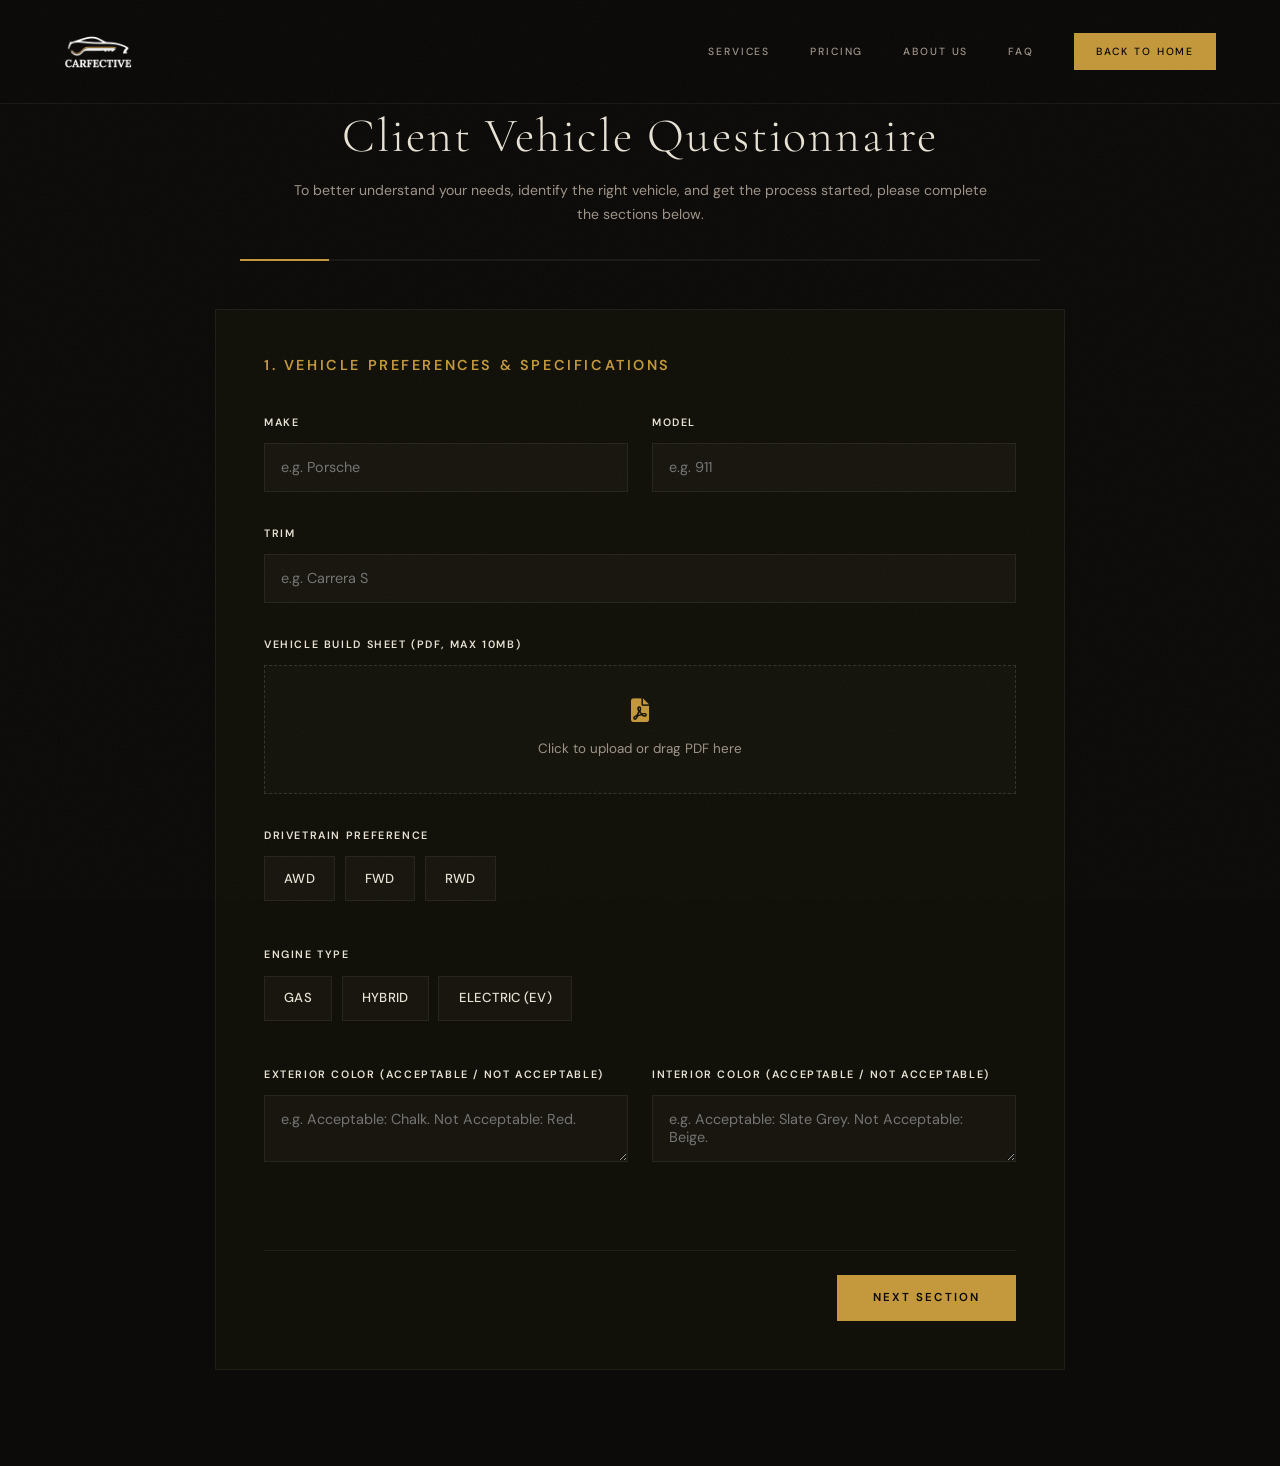
==== commit b1a4265f: "Add files via upload" ====
--- a/questionnaire.html
+++ b/questionnaire.html
@@ -55,7 +55,7 @@
                 </div>
             </header>
 
-            <form id="carfectiveForm" class="glass-form">
+            <form id="carfectiveForm" class="glass-form" novalidate>
 
                 <!-- Submitting Overlay -->
                 <div id="submittingOverlay" style="display:none;">
--- a/css/style.css
+++ b/css/style.css
@@ -11,7 +11,7 @@
     --bg-card:          #111009;
     --bg-card-hover:    #181612;
     --text-primary:     #E8E2D4;
-    --text-secondary:   #6E6860;
+    --text-secondary:   #A09488;
     --text-accent:      #C4983C;
     --border-light:     rgba(232, 226, 212, 0.07);
     --border-accent:    rgba(196, 152, 60, 0.25);
@@ -878,6 +878,23 @@
 #additionalFaq.expanded { display: grid !important; animation: fadeIn 0.35s ease forwards; }
 
 /* ── MOBILE NAV ───────────────────────────────────────── */
+/* ── TESTIMONIALS MOBILE ──────────────────────────────── */
+@media (max-width: 768px) {
+    .testimonials-row {
+        flex-direction: column !important;
+    }
+    .testimonials-row > div {
+        border-right: none !important;
+        border-bottom: 1px solid rgba(232,226,212,0.07);
+    }
+    .testimonials-row > div:last-child {
+        border-bottom: none;
+    }
+    .testimonial-card-mid {
+        border-right: none !important;
+    }
+}
+
 @media (max-width: 900px) {
     .nav-links {
         position: fixed;
@@ -941,3 +958,12 @@
     .hero h1 { letter-spacing: 0.03em; }
     footer h2 { font-size: 1.3rem !important; }
 }
+
+/* ── MOBILE PERFORMANCE ───────────────────────────────── */
+/* Disable fixed grain overlay on mobile — causes scroll repaints */
+@media (max-width: 900px) {
+    body::before { display: none; }
+    /* Reduce will-change surface area on mobile */
+    .reveal { will-change: auto; }
+    .parallax-el { will-change: auto; }
+}
--- a/css/questionnaire.css
+++ b/css/questionnaire.css
@@ -374,6 +374,52 @@
     border-color: var(--text-accent);
     box-shadow: none;
     transform: none;
+}
+
+/* ── Submitting Overlay ───────────────────────────────── */
+#submittingOverlay {
+    position: absolute;
+    inset: 0;
+    background: rgba(12, 11, 9, 0.94);
+    z-index: 20;
+    display: flex;
+    flex-direction: column;
+    align-items: center;
+    justify-content: center;
+    gap: 1.25rem;
+    padding: 3rem;
+    backdrop-filter: none;
+}
+
+.submit-spinner {
+    width: 36px;
+    height: 36px;
+    border: 1px solid rgba(196, 152, 60, 0.2);
+    border-top-color: var(--text-accent);
+    border-radius: 50%;
+    animation: submitSpin 0.75s linear infinite;
+    flex-shrink: 0;
+}
+
+@keyframes submitSpin {
+    to { transform: rotate(360deg); }
+}
+
+.submit-label {
+    font-family: var(--font-sans);
+    font-size: 0.72rem;
+    font-weight: 600;
+    text-transform: uppercase;
+    letter-spacing: 0.25em;
+    color: var(--text-accent);
+    margin: 0;
+}
+
+.submit-sub {
+    font-family: var(--font-sans);
+    font-size: 0.82rem;
+    color: var(--text-secondary);
+    margin: 0;
 }
 
 /* ── Success / Error ──────────────────────────────────── */
